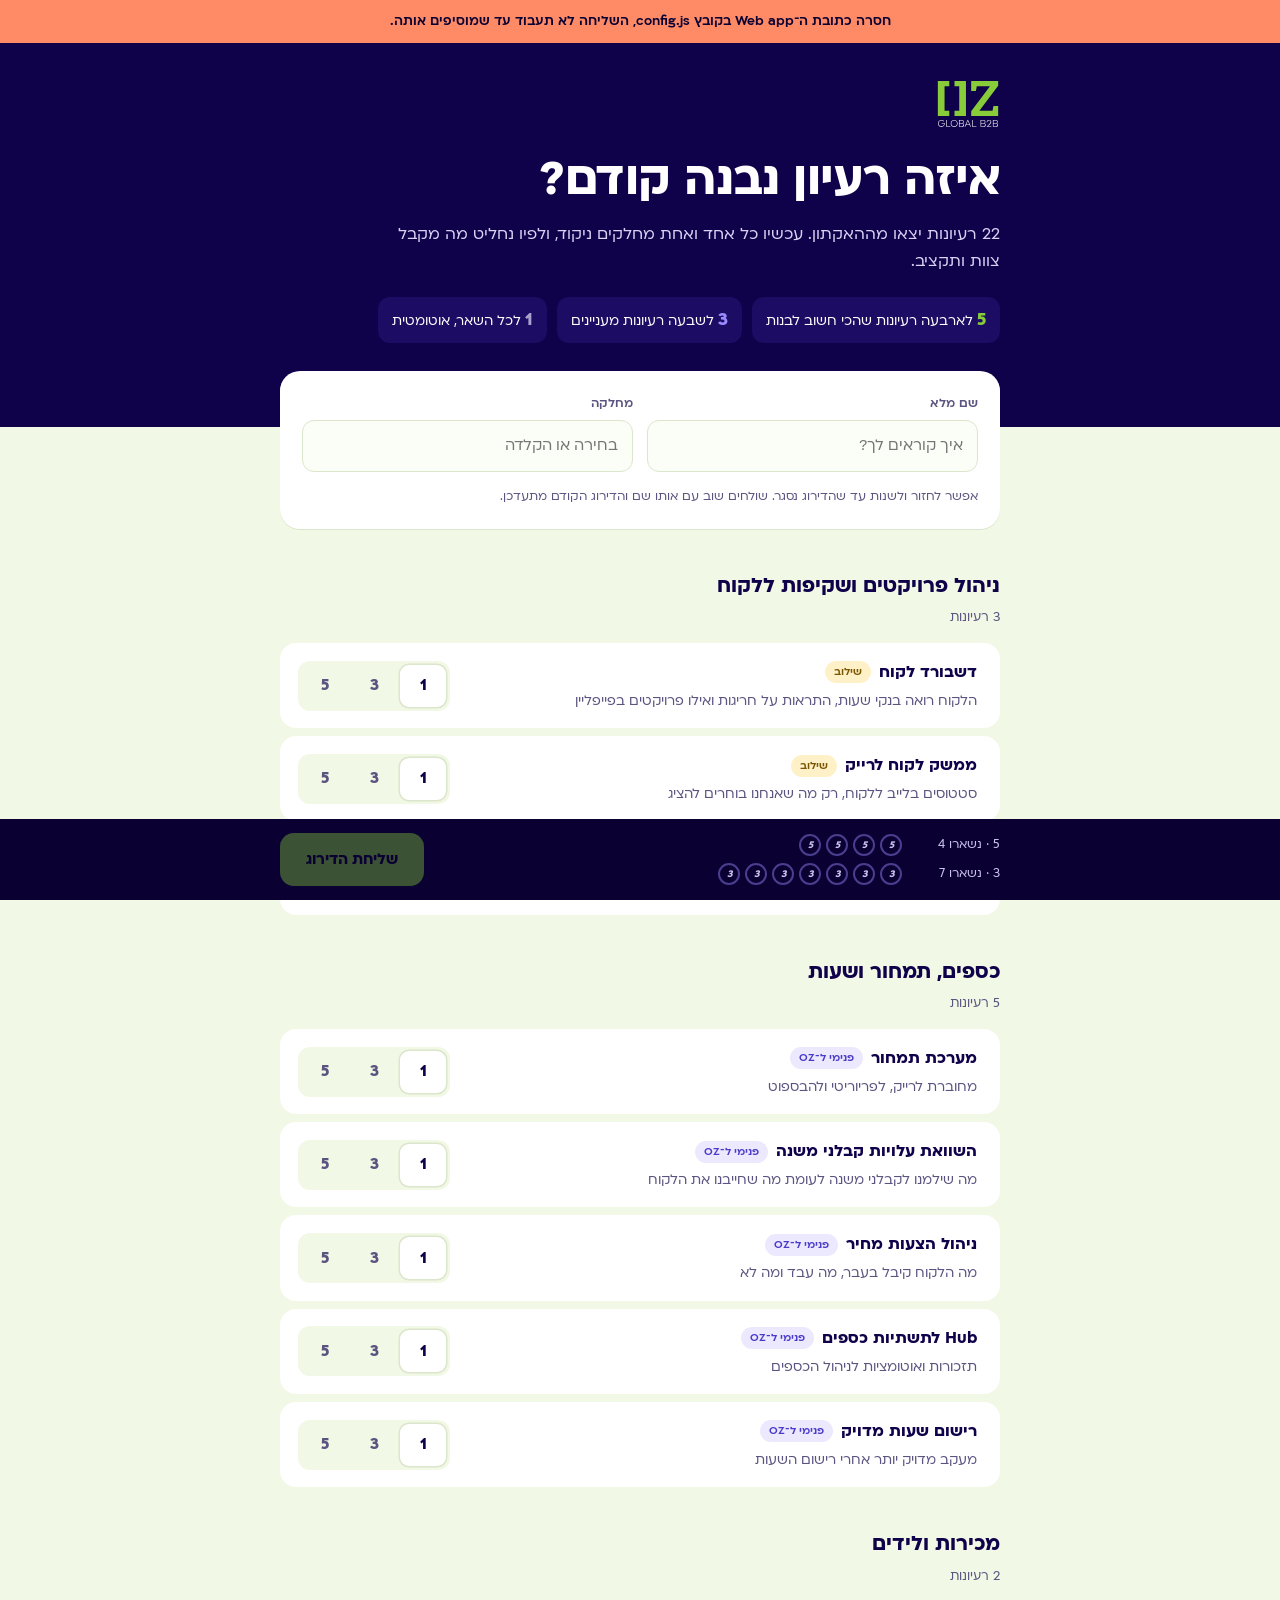
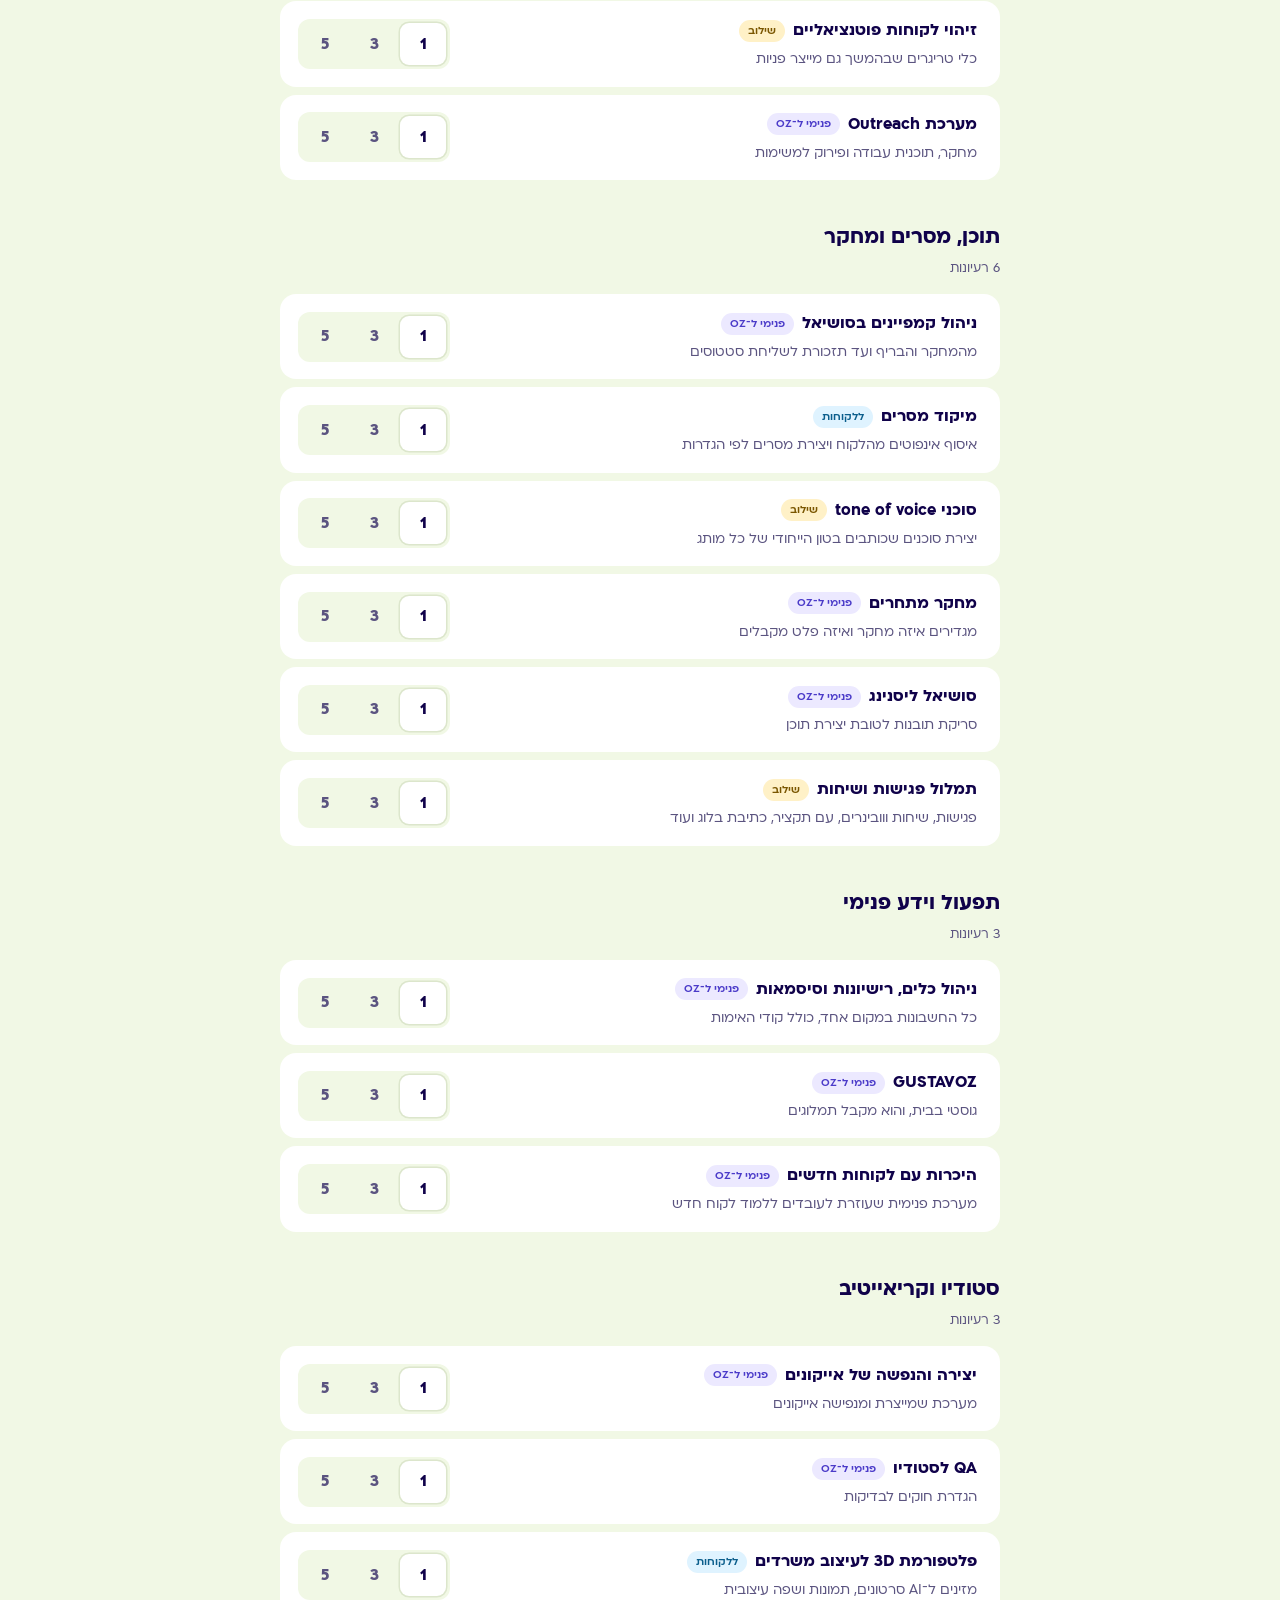
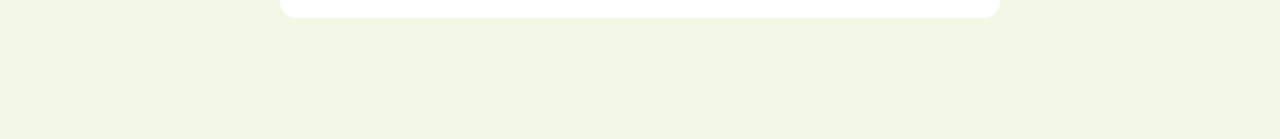
==== index.html @ d8435443 "Add files via upload" ====
<!doctype html>
<html lang="he" dir="rtl">
<head>
<meta charset="utf-8">
<meta name="viewport" content="width=device-width,initial-scale=1,viewport-fit=cover">
<title>OZ האקתון · איזה רעיון נבנה קודם?</title>
<link rel="icon" href="data:image/svg+xml,%3Csvg xmlns='http://www.w3.org/2000/svg' viewBox='0 0 100 100'%3E%3Ccircle cx='50' cy='50' r='50' fill='%2310024A'/%3E%3Ctext x='50' y='66' font-size='46' text-anchor='middle' fill='%2388CC39' font-family='Arial' font-weight='700'%3E5%3C/text%3E%3C/svg%3E">
<link rel="stylesheet" href="fonts.css">
<link rel="stylesheet" href="style.css">
<style>
.top{background:var(--n1);color:#fff;padding:36px 0 84px;position:relative;overflow:hidden}
.top .wrap{position:relative}
.top h1{font-size:clamp(34px,7vw,54px);line-height:1.05;margin:22px 0 14px;font-weight:700;letter-spacing:-.01em}
.top p{margin:0;max-width:34em;color:#D9D4F5;font-size:18px}
.rule{display:flex;gap:10px;flex-wrap:wrap;margin-top:22px}
.rule span{background:var(--n2);border-radius:12px;padding:8px 14px;font-size:15.5px;color:#fff}
.rule b{font-size:20px;margin-inline-end:4px}
.rule .r5 b{color:var(--g)}.rule .r3 b{color:var(--violet)}.rule .r1 b{color:#A8A2CC}
.who{background:#fff;border-radius:20px;padding:22px;margin-top:-56px;position:relative;display:grid;grid-template-columns:1fr 1fr;gap:14px;box-shadow:0 1px 0 var(--line)}
.who label{font-size:14px;font-weight:600;color:var(--mute);display:block;margin-bottom:6px}
.who input{width:100%;border:1.5px solid var(--line);border-radius:12px;padding:12px 14px;background:var(--paper);font-size:17px}
.who input:focus{border-color:var(--violet);outline:none}
.who .note{grid-column:1/-1;font-size:14px;color:var(--mute);margin:0}
.who.bad input:placeholder-shown{border-color:var(--coral)}
.cat{margin:40px 0 0}
.cat h2{font-size:23px;margin:0 0 4px;font-weight:700}
.cat .cnt{color:var(--mute);font-size:14.5px;margin:0 0 14px}
.idea{display:grid;grid-template-columns:1fr auto;gap:14px;align-items:center;background:#fff;border-radius:16px;padding:16px 18px;margin-bottom:8px;border-inline-start:5px solid transparent;transition:border-color .2s,background .2s}
.idea.s5{border-color:var(--g);background:#F6FCEC}
.idea.s3{border-color:var(--violet);background:#F6F4FF}
.idea h3{margin:0;font-size:18px;font-weight:700;display:flex;gap:8px;align-items:center;flex-wrap:wrap}
.idea p{margin:3px 0 0;color:var(--mute);font-size:15.5px}
.seg{display:flex;background:var(--cream);border-radius:12px;padding:4px;gap:3px}
.seg button{width:46px;height:42px;border:0;border-radius:9px;background:transparent;font-weight:700;font-size:18px;cursor:pointer;color:var(--mute)}
.seg button:hover{background:#fff}
.seg button[aria-pressed=true][data-v="5"]{background:var(--g);color:var(--n0)}
.seg button[aria-pressed=true][data-v="3"]{background:var(--violet);color:#fff}
.seg button[aria-pressed=true][data-v="1"]{background:#fff;color:var(--ink);box-shadow:0 0 0 1.5px var(--line)}
.seg button.spent{opacity:.35}
.dock{position:sticky;bottom:0;z-index:20;background:var(--n0);color:#fff;margin-top:40px;padding:14px 0 calc(14px + env(safe-area-inset-bottom))}
.dock .wrap{display:flex;align-items:center;gap:18px}
.bank{flex:1;display:grid;gap:7px}
.bank .row{display:flex;align-items:center;gap:6px;font-size:14px;color:#C9C3EE}
.bank .lab{width:92px;flex:none}
.tok{width:22px;height:22px;border-radius:50%;border:2px solid #4A3E8F;flex:none;display:grid;place-items:center;font-size:11px;font-weight:700;transition:background .25s,border-color .25s,transform .25s}
.t5.on{background:var(--g);border-color:var(--g);color:var(--n0)}
.t3.on{background:var(--violet);border-color:var(--violet);color:#fff}
.tok.pop{transform:scale(1.25)}
.done{display:none;padding:60px 0 120px}
.done h1{font-size:clamp(32px,6vw,46px);margin:18px 0 10px;line-height:1.1}
.done .pick{background:#fff;border-radius:18px;padding:18px 20px;margin-top:22px}
.done .pick h3{margin:0 0 8px;font-size:16px;color:var(--mute)}
.done .pick ul{margin:0;padding:0 18px 0 0}
.done .pick li{margin:3px 0;font-weight:600}
.cfg{background:var(--coral);color:var(--n0);text-align:center;padding:10px;font-weight:600;font-size:15px}
body.sent main,body.sent .dock,body.sent .top{display:none}
body.sent .done{display:block}
@media (max-width:620px){
 .who{grid-template-columns:1fr}
 .idea{grid-template-columns:1fr;gap:10px;padding:14px}
 .seg{justify-self:stretch}.seg button{flex:1}
 .bank .lab{width:auto;min-width:64px}
 .tok{width:18px;height:18px;font-size:0}
 .dock .wrap{gap:12px}.dock .btn{padding:13px 18px}
}
</style>
</head>
<body>
<svg width="0" height="0" style="position:absolute" aria-hidden="true"><symbol id="oz" viewBox="18.68 18.75 139.35 107.8"><g fill="#88CC39"><path d="M47.61,34.11L47.61,22.75L22.68,22.75L22.68,98.51L47.61,98.51L47.61,87.15L37.31,87.15L37.31,34.11L47.61,34.11Z"/><path d="M58.98,22.75L58.98,34.11L69.27,34.11L69.27,87.15L58.98,87.15L58.98,98.51L83.91,98.51L83.91,22.75L58.98,22.75Z"/><path d="M154.03,22.75L95.28,22.75L95.28,44.3L105.56,44.3L107.51,34.11L136.17,34.11L95.28,88.23L95.28,98.51L154.03,98.51L154.03,76.96L143.75,76.96L141.8,87.15L113.14,87.15L154.03,33.03L154.03,22.75Z"/></g><g fill="currentColor"><path d="M37.66,114.14c.48,4.95-2.38,8.39-7.06,8.39-4.43,0-7.52-3.18-7.52-7.59s3.1-7.59,7.52-7.59c2.49,0,4.61,1.12,5.77,2.68l-.86.74c-1.05-1.31-2.82-2.23-4.89-2.23-3.67,0-6.22,2.63-6.22,6.41s2.55,6.38,6.22,6.38,6.01-2.49,5.86-6.15h-5.44v-1.03h6.62Z"/><path d="M41.99,121.2h8.07v1.12h-9.38v-14.75h1.31v13.63Z"/><path d="M50.74,114.94c0-4.38,3.18-7.61,7.5-7.61s7.48,3.22,7.48,7.61-3.16,7.61-7.48,7.61-7.5-3.22-7.5-7.61ZM64.42,114.94c0-3.69-2.61-6.39-6.17-6.39s-6.2,2.7-6.2,6.39,2.61,6.38,6.2,6.38,6.17-2.7,6.17-6.38Z"/><path d="M79.83,118.19c0,2.53-1.79,4.13-4.53,4.13h-6.62v-14.75h6.51c2.42,0,3.98,1.45,3.98,3.67,0,1.67-.84,2.74-2.06,3.16,1.62.46,2.72,1.83,2.72,3.79ZM69.95,108.62v5.33h5.1c1.83,0,2.91-1.05,2.91-2.65s-1.14-2.68-2.91-2.68h-5.1ZM75.15,121.26c2.09,0,3.44-1.29,3.44-3.18s-1.26-3.14-3.44-3.14h-5.2v6.32h5.2Z"/><path d="M88.42,107.56l6.43,14.65v.11h-1.33l-1.64-3.81h-7.9l-1.64,3.81h-1.33v-.11l6.45-14.65h.97ZM84.44,117.45h7l-3.5-8.11-3.5,8.11Z"/><path d="M98.51,121.2h8.07v1.12h-9.38v-14.75h1.31v13.63Z"/><path d="M126.88,118.19c0,2.53-1.79,4.13-4.53,4.13h-6.62v-14.75h6.51c2.42,0,3.98,1.45,3.98,3.67,0,1.67-.84,2.74-2.07,3.16,1.62.46,2.72,1.83,2.72,3.79ZM116.99,108.62v5.33h5.1c1.83,0,2.91-1.05,2.91-2.65s-1.14-2.68-2.91-2.68h-5.1ZM122.2,121.26c2.09,0,3.43-1.29,3.43-3.18s-1.26-3.14-3.43-3.14h-5.21v6.32h5.21Z"/><path d="M128.93,112.2c.44-3.54,2.68-4.83,5.25-4.83,2.97,0,4.78,1.67,4.78,4.21,0,2.09-1.33,3.67-4.36,6.62l-3.22,2.99h7.75v1.12h-10.16v-.25l4.24-4.21c3.25-3.14,4.43-4.38,4.43-6.28,0-1.79-1.26-3.06-3.48-3.06-1.94,0-3.62,1.05-3.98,3.88l-1.24-.19Z"/><path d="M153.71,118.19c0,2.53-1.79,4.13-4.53,4.13h-6.62v-14.75h6.51c2.42,0,3.98,1.45,3.98,3.67,0,1.67-.84,2.74-2.07,3.16,1.62.46,2.72,1.83,2.72,3.79ZM143.83,108.62v5.33h5.1c1.83,0,2.91-1.05,2.91-2.65s-1.14-2.68-2.91-2.68h-5.1ZM149.03,121.26c2.09,0,3.43-1.29,3.43-3.18s-1.26-3.14-3.43-3.14h-5.21v6.32h5.21Z"/></g></symbol></svg>
<div class="cfg" id="cfg" hidden>חסרה כתובת ה־Web app בקובץ config.js, השליחה לא תעבוד עד שמוסיפים אותה.</div>

<header class="top">
 <div class="wrap">
  <svg class="logo" aria-label="OZ"><use href="#oz"/></svg>
  <h1>איזה רעיון נבנה קודם?</h1>
  <p>22 רעיונות יצאו מההאקתון. עכשיו כל אחד ואחת מחלקים ניקוד, ולפיו נחליט מה מקבל צוות ותקציב.</p>
  <div class="rule">
   <span class="r5"><b>5</b>לארבעה רעיונות שהכי חשוב לבנות</span>
   <span class="r3"><b>3</b>לשבעה רעיונות מעניינים</span>
   <span class="r1"><b>1</b>לכל השאר, אוטומטית</span>
  </div>
 </div>
</header>

<main class="wrap">
 <section class="who" id="who">
  <div><label for="nm">שם מלא</label><input id="nm" autocomplete="name" placeholder="איך קוראים לך?"></div>
  <div><label for="dp">מחלקה</label><input id="dp" list="depts" placeholder="בחירה או הקלדה"><datalist id="depts"></datalist></div>
  <p class="note">אפשר לחזור ולשנות עד שהדירוג נסגר. שולחים שוב עם אותו שם והדירוג הקודם מתעדכן.</p>
 </section>
 <div id="list"></div>
</main>

<div class="dock">
 <div class="wrap">
  <div class="bank">
   <div class="row"><span class="lab" id="l5"></span><span id="b5" style="display:flex;gap:5px"></span></div>
   <div class="row"><span class="lab" id="l3"></span><span id="b3" style="display:flex;gap:5px"></span></div>
  </div>
  <button class="btn" id="send" disabled>שליחת הדירוג</button>
 </div>
</div>

<section class="done wrap" id="done" aria-live="polite">
 <svg class="logo" aria-label="OZ"><use href="#oz"/></svg>
 <h1 id="dt">הדירוג נשמר. תודה!</h1>
 <p style="color:var(--mute);margin:0" id="dsub">רוצה לשנות משהו? אפשר לערוך ולשלוח שוב עם אותו שם.</p>
 <div class="pick"><h3>נתת 5 ל־</h3><ul id="d5"></ul></div>
 <div class="pick"><h3>נתת 3 ל־</h3><ul id="d3"></ul></div>
 <p style="margin-top:26px"><button class="btn line" id="edit">עריכת הדירוג</button></p>
</section>

<div class="toast" id="toast" role="status"></div>

<script src="config.js"></script>
<script src="data.js"></script>
<script>
(function(){
const R=OZ_RULES, KEY='oz-rate-v1', $=s=>document.querySelector(s);
const ALL=[];OZ_CATS.forEach(c=>c.items.forEach(i=>{i.cat=c.name;ALL.push(i)}));
let st={};try{st=JSON.parse(localStorage.getItem(KEY))||{}}catch(e){}
st.scores=st.scores||{};
function shuffle(a){a=a.slice();for(let i=a.length-1;i>0;i--){const j=Math.floor(Math.random()*(i+1));[a[i],a[j]]=[a[j],a[i]]}return a}
if(!st.order||st.order.length!==OZ_CATS.length){st.order=shuffle(OZ_CATS.map(c=>c.id));st.inner={};OZ_CATS.forEach(c=>st.inner[c.id]=shuffle(c.items.map(i=>i.id)))}
const save=()=>{try{localStorage.setItem(KEY,JSON.stringify(st))}catch(e){}};
const API=window.OZ_API||''; if(!/^https:\/\/script\.google/.test(API))$('#cfg').hidden=false;

$('#depts').innerHTML=OZ_DEPTS.map(d=>'<option value="'+d+'">').join('');
$('#nm').value=st.name||'';$('#dp').value=st.dept||'';
$('#nm').oninput=e=>{st.name=e.target.value;save();$('#who').classList.remove('bad')};
$('#dp').oninput=e=>{st.dept=e.target.value;save()};

const esc=s=>String(s).replace(/[&<>"]/g,c=>({'&':'&amp;','<':'&lt;','>':'&gt;','"':'&quot;'}[c]));
const byId={};ALL.forEach(i=>byId[i.id]=i);
let html='';
st.order.forEach(cid=>{const c=OZ_CATS.find(x=>x.id===cid);if(!c)return;
 const ids=(st.inner&&st.inner[cid])||c.items.map(i=>i.id);
 html+='<section class="cat"><h2>'+esc(c.name)+'</h2><p class="cnt">'+(c.items.length===1?'רעיון אחד':c.items.length+' רעיונות')+'</p>';
 ids.forEach(id=>{const i=byId[id];if(!i)return;
  html+='<article class="idea" data-id="'+i.id+'"><div><h3>'+esc(i.title)+' <span class="ktag '+i.kind+'">'+OZ_KINDS[i.kind]+'</span></h3><p>'+esc(i.desc)+'</p></div>'+
  '<div class="seg" role="group" aria-label="ניקוד ל'+esc(i.title)+'">'+[1,3,5].map(v=>'<button type="button" data-v="'+v+'" aria-label="'+v+' נקודות">'+v+'</button>').join('')+'</div></article>'});
 html+='</section>'});
$('#list').innerHTML=html;

const get=id=>st.scores[id]||1;
const count=v=>ALL.filter(i=>get(i.id)===v).length;
$('#b5').innerHTML=Array.from({length:R.five},()=>'<i class="tok t5">5</i>').join('');
$('#b3').innerHTML=Array.from({length:R.three},()=>'<i class="tok t3">3</i>').join('');
let prev5=-1,prev3=-1;
function paint(){
 document.querySelectorAll('.idea').forEach(el=>{const v=get(el.dataset.id);
  el.classList.toggle('s5',v===5);el.classList.toggle('s3',v===3);
  el.querySelectorAll('button').forEach(b=>{const bv=+b.dataset.v;b.setAttribute('aria-pressed',bv===v);
   b.classList.toggle('spent',bv!==v&&((bv===5&&c5>=R.five)||(bv===3&&c3>=R.three)))})});
 var c5n=count(5),c3n=count(3);
 const t5=document.querySelectorAll('.t5'),t3=document.querySelectorAll('.t3');
 t5.forEach((t,i)=>t.classList.toggle('on',i<c5n));t3.forEach((t,i)=>t.classList.toggle('on',i<c3n));
 if(prev5>=0&&c5n>prev5)pop(t5[c5n-1]); if(prev3>=0&&c3n>prev3)pop(t3[c3n-1]);
 prev5=c5n;prev3=c3n;
 $('#l5').textContent=c5n===R.five?'5 · הכל חולק':'5 · נשארו '+(R.five-c5n);
 $('#l3').textContent=c3n===R.three?'3 · הכל חולק':'3 · נשארו '+(R.three-c3n);
 $('#send').disabled=!(c5n===R.five&&c3n===R.three);
}
var c5=0,c3=0;
function recount(){c5=count(5);c3=count(3)}
function pop(t){if(!t)return;t.classList.add('pop');setTimeout(()=>t.classList.remove('pop'),220)}
function toast(m){const t=$('#toast');t.textContent=m;t.classList.add('on');clearTimeout(toast.h);toast.h=setTimeout(()=>t.classList.remove('on'),2600)}

$('#list').addEventListener('click',e=>{const b=e.target.closest('.seg button');if(!b)return;
 const id=b.closest('.idea').dataset.id,v=+b.dataset.v,cur=get(id);if(v===cur)return;
 if(v===5&&c5>=R.five){toast('כל ארבעת ה־5 כבר חולקו. מורידים 5 מרעיון אחר ואז אפשר.');return}
 if(v===3&&c3>=R.three){toast('כל שבעת ה־3 כבר חולקו. מורידים 3 מרעיון אחר ואז אפשר.');return}
 if(v===1)delete st.scores[id];else st.scores[id]=v;save();recount();paint()});

$('#send').onclick=async()=>{
 const name=($('#nm').value||'').trim();
 if(!name){$('#who').classList.add('bad');$('#nm').focus();$('#who').scrollIntoView({behavior:'smooth',block:'center'});toast('צריך למלא שם לפני השליחה');return}
 const scores={};ALL.forEach(i=>scores[i.id]=get(i.id));
 const btn=$('#send');btn.disabled=true;btn.textContent='שולח…';
 try{
  const r=await fetch(API,{method:'POST',headers:{'Content-Type':'text/plain;charset=utf-8'},body:JSON.stringify({name,dept:($('#dp').value||'').trim(),scores})});
  const j=await r.json(); if(!j.ok)throw new Error(j.error||'');
  st.sent=true;save();showDone(j.updated);
 }catch(err){toast('השליחה לא עברה. בודקים חיבור ושולחים שוב.'+(err.message?' ('+err.message+')':''))}
 finally{btn.textContent='שליחת הדירוג';paint()}
};
function showDone(updated){
 $('#dt').textContent=updated?'הדירוג עודכן. תודה!':'הדירוג נשמר. תודה!';
 $('#d5').innerHTML=ALL.filter(i=>get(i.id)===5).map(i=>'<li>'+esc(i.title)+'</li>').join('');
 $('#d3').innerHTML=ALL.filter(i=>get(i.id)===3).map(i=>'<li>'+esc(i.title)+'</li>').join('');
 document.body.classList.add('sent');window.scrollTo(0,0)}
$('#edit').onclick=()=>{document.body.classList.remove('sent');window.scrollTo(0,0)};
recount();paint();
})();
</script>
</body>
</html>
---- fonts.css ----
@font-face{font-family:"ploni";font-style:normal;font-weight:300;font-display:swap;src:url("[data-uri]") format("woff2")}
@font-face{font-family:"ploni";font-style:normal;font-weight:400;font-display:swap;src:url("[data-uri]") format("woff2")}
@font-face{font-family:"ploni";font-style:normal;font-weight:600;font-display:swap;src:url("[data-uri]") format("woff2")}
@font-face{font-family:"ploni";font-style:normal;font-weight:700;font-display:swap;src:url("[data-uri]") format("woff2")}
---- style.css ----
:root{--n0:#0A0132;--n1:#10024A;--n2:#1C0C63;--n3:#2A1C6E;--g:#88CC39;--g2:#B6E27C;--cream:#F1F8E5;--paper:#FBFDF7;--violet:#9A8BFF;--sun:#FFC531;--sky:#4FC0FF;--coral:#FF8A66;--ink:#10024A;--mute:#5B5480;--line:#DCE6CC}
*{box-sizing:border-box}
html{-webkit-text-size-adjust:100%}
body{margin:0;font-family:ploni,Rubik,system-ui,sans-serif;background:var(--cream);color:var(--ink);font-size:17px;line-height:1.5}
button,input,select{font:inherit;color:inherit}
:focus-visible{outline:3px solid var(--violet);outline-offset:2px;border-radius:6px}
.wrap{max-width:760px;margin:0 auto;padding:0 20px}
.logo{width:64px;height:50px;display:block}
.ktag{display:inline-block;font-size:12.5px;font-weight:600;padding:1px 9px;border-radius:99px;line-height:1.6;white-space:nowrap}
.ktag.client{background:#DFF3FF;color:#0B5E8C}.ktag.internal{background:#ECE9FF;color:#4B3BC9}.ktag.both{background:#FFF1C7;color:#7A5600}
.btn{white-space:nowrap;border:0;border-radius:14px;padding:14px 26px;font-weight:700;font-size:17px;cursor:pointer;background:var(--g);color:var(--n0);transition:transform .12s,background .2s,opacity .2s}
.btn:hover:not(:disabled){background:var(--g2)}
.btn:active:not(:disabled){transform:scale(.97)}
.btn:disabled{opacity:.4;cursor:not-allowed}
.btn.dark{background:var(--n1);color:#fff}.btn.dark:hover:not(:disabled){background:var(--n2)}
.btn.line{background:transparent;color:var(--ink);box-shadow:inset 0 0 0 1.5px var(--line)}
.toast{position:fixed;bottom:110px;left:50%;transform:translateX(-50%) translateY(20px);background:var(--n0);color:#fff;padding:11px 20px;border-radius:12px;font-size:15px;opacity:0;pointer-events:none;transition:.25s;z-index:50;max-width:90vw;text-align:center}
.toast.on{opacity:1;transform:translateX(-50%)}
@media (prefers-reduced-motion:reduce){*{transition:none!important;animation:none!important}}
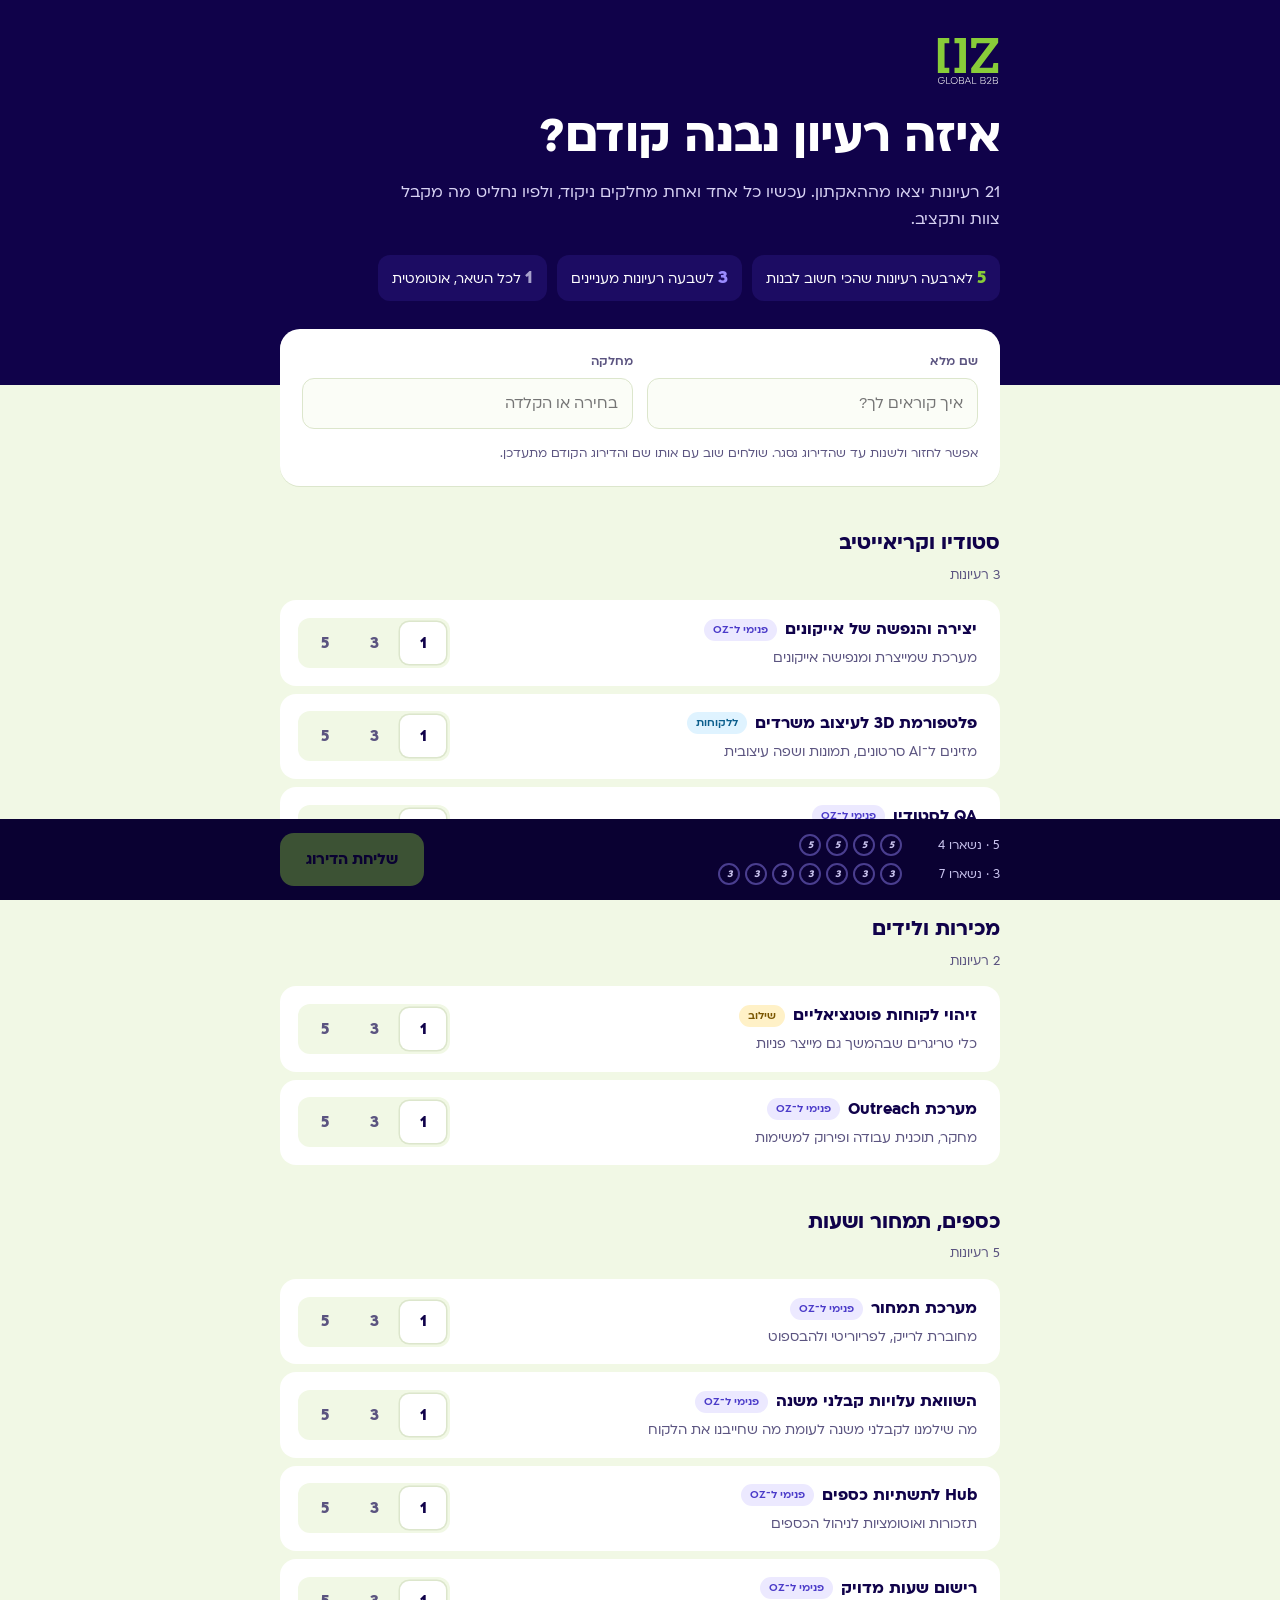
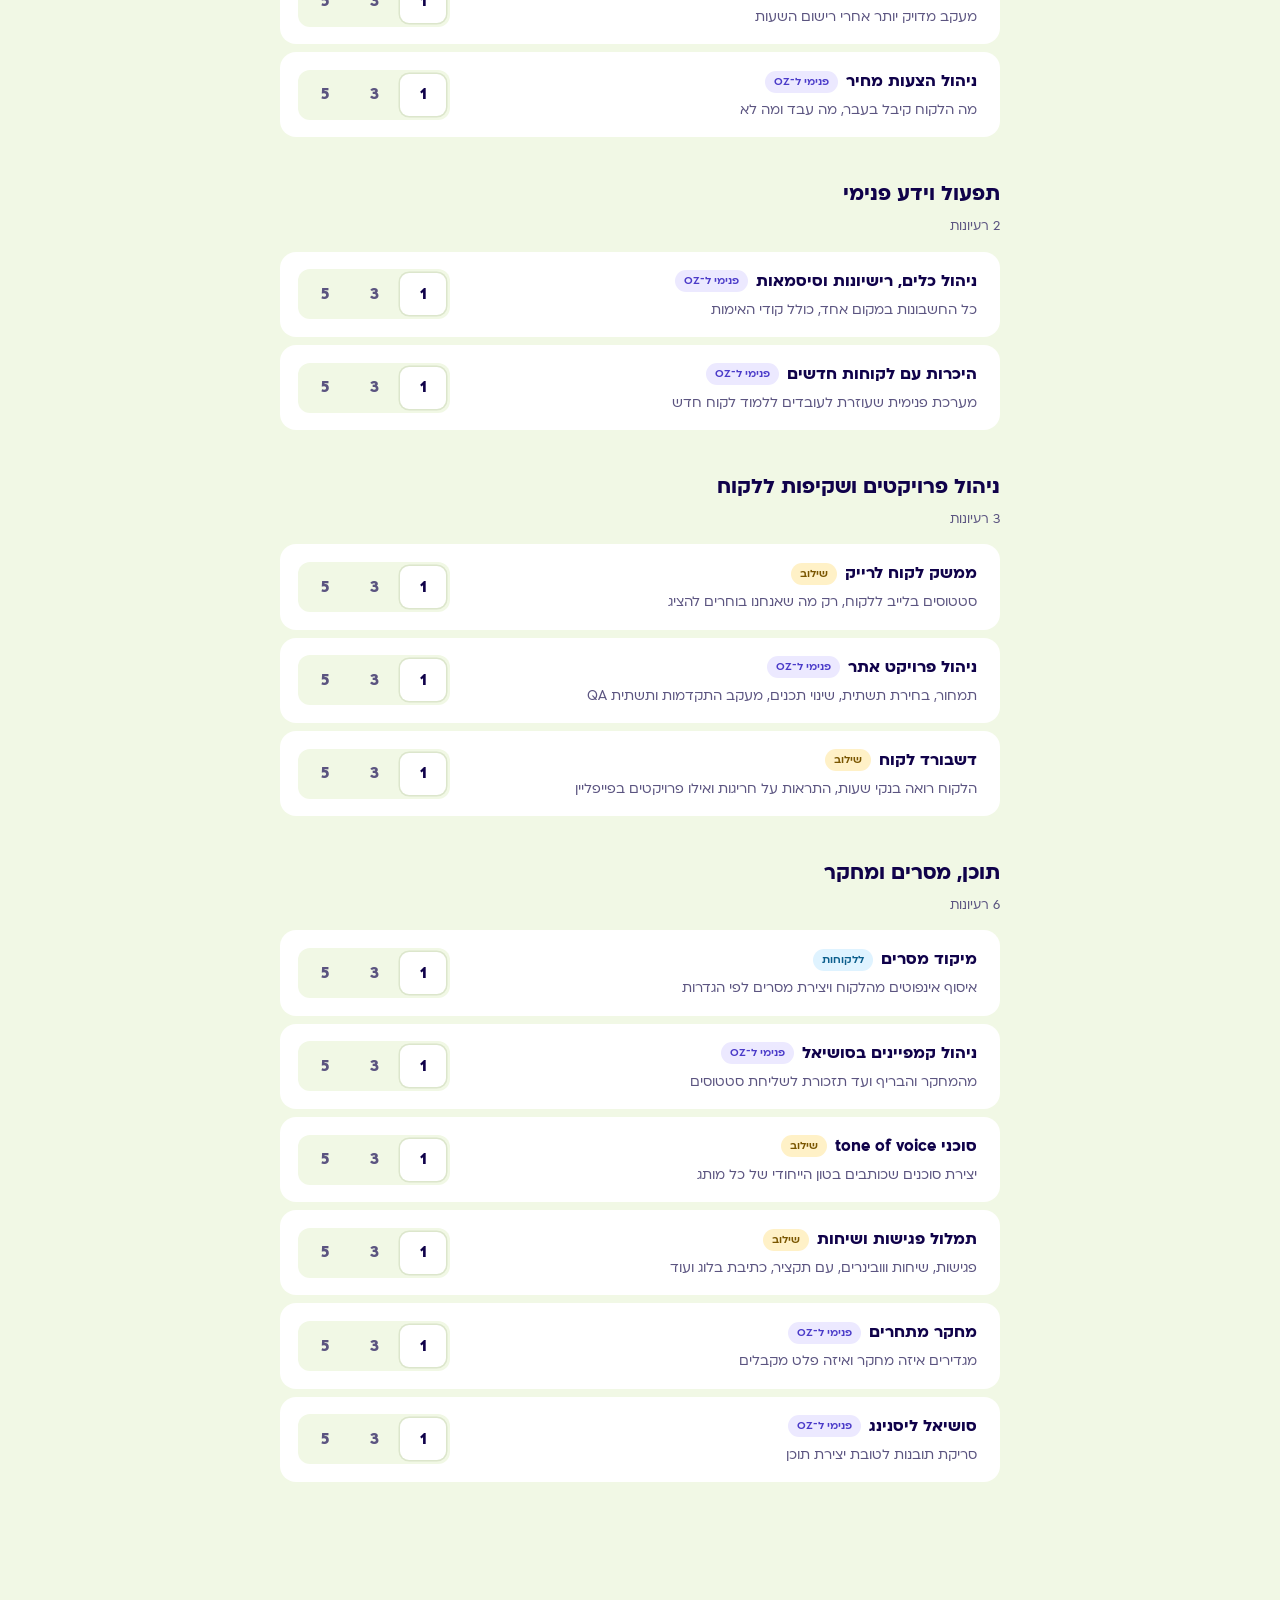
==== commit 66833bab: "Add files via upload" ====
--- a/index.html
+++ b/index.html
@@ -73,7 +73,7 @@
  <div class="wrap">
   <svg class="logo" aria-label="OZ"><use href="#oz"/></svg>
   <h1>איזה רעיון נבנה קודם?</h1>
-  <p>22 רעיונות יצאו מההאקתון. עכשיו כל אחד ואחת מחלקים ניקוד, ולפיו נחליט מה מקבל צוות ותקציב.</p>
+  <p>21 רעיונות יצאו מההאקתון. עכשיו כל אחד ואחת מחלקים ניקוד, ולפיו נחליט מה מקבל צוות ותקציב.</p>
   <div class="rule">
    <span class="r5"><b>5</b>לארבעה רעיונות שהכי חשוב לבנות</span>
    <span class="r3"><b>3</b>לשבעה רעיונות מעניינים</span>
